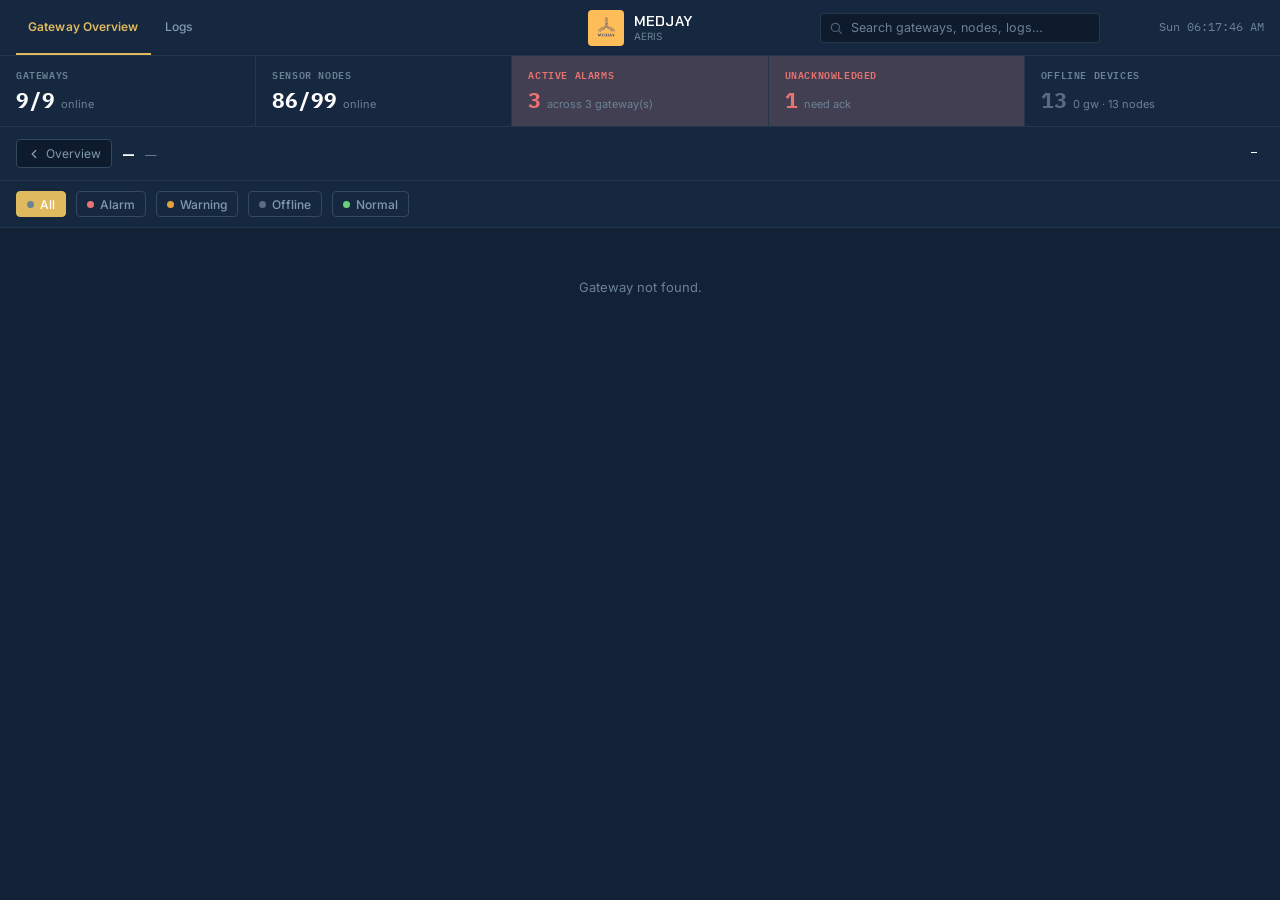
==== gateway-detail.html @ 99c63c52 "Add files via upload" ====
<!DOCTYPE html>
<html lang="en">
<head>
<meta charset="UTF-8">
<meta name="viewport" content="width=device-width, initial-scale=1.0">
<title>Medjay Aeris — Gateway Detail</title>
<link rel="preconnect" href="https://fonts.googleapis.com">
<link rel="preconnect" href="https://fonts.gstatic.com" crossorigin>
<link href="https://fonts.googleapis.com/css2?family=Chakra+Petch:wght@500;600;700&family=IBM+Plex+Mono:wght@400;500;600;700&family=Inter:wght@400;500;600;700&display=swap" rel="stylesheet">
<link rel="stylesheet" href="styles.css">
</head>
<body>

<div id="topbarMount"></div>
<div class="summary-strip" id="summaryStrip"></div>

<div class="page-header">
  <a class="back-btn" href="index.html">&larr; Overview</a>
  <div class="page-title-row">
    <div>
      <div class="page-title editable-wrap">
        <span id="gwTitle">—</span>
        <span class="edit-pencil" id="gwNamePencil" title="Rename gateway"></span>
      </div>
      <div class="page-title-sub editable-wrap">
        <span id="gwLocation">—</span>
        <span class="edit-pencil" id="gwLocPencil" title="Edit location"></span>
        <span id="gwConnStatus" style="margin-left:8px;"></span>
      </div>
    </div>
  </div>
  <span class="health-badge" id="gwBadge">—</span>
</div>

<div class="toolbar">
  <div class="filter-chip active" data-f="all"><span class="dot" style="background:var(--text-tertiary)"></span>All</div>
  <div class="filter-chip" data-f="alarm"><span class="dot"></span>Alarm</div>
  <div class="filter-chip" data-f="warn"><span class="dot"></span>Warning</div>
  <div class="filter-chip" data-f="offline"><span class="dot"></span>Offline</div>
  <div class="filter-chip" data-f="ok"><span class="dot"></span>Normal</div>
  <div class="toolbar-spacer"></div>
  <span class="count-label" id="countLabel"></span>
</div>

<div class="page">
  <div class="node-grid" id="nodeGrid"></div>
</div>

<div class="toast" id="toast"></div>

<script src="shared.js"></script>
<script>
document.getElementById('topbarMount').outerHTML = renderTopbar('overview');
document.querySelector('.back-btn').innerHTML = ICONS.back + ' Overview';

const params = new URLSearchParams(location.search);
const gwId = params.get('gw');
let activeFilter = "all";

function metricRowColored(label, value, unit, thresholds, key){
  let barCls = 'ok';
  if(thresholds){
    const dir = METRIC_DIRECTION[key] || 'high';
    const isRed = dir === 'low' ? value <= thresholds.red : value >= thresholds.red;
    const isAmber = dir === 'low' ? value <= thresholds.amber : value >= thresholds.amber;
    if(isRed) barCls = 'alarm';
    else if(isAmber) barCls = 'warn';
  }
  const maxRef = {temp:60, humidity:100, smoke:100, aqi:250, battery:100}[key] || 100;
  const pct = Math.max(2, Math.min(100, (value/maxRef)*100));
  return `<div class="metric-row">
    <span class="metric-label">${label}</span>
    <div class="metric-bar-track"><div class="metric-bar-fill ${barCls}" style="width:${pct}%"></div></div>
    <span class="metric-value">${value}${unit}</span>
  </div>`;
}

function nodeCardHTML(n){
  const sev = nodeSeverity(n);
  const badgeMap = {alarm:"ALARM", warn:"WARNING", offline:"OFFLINE", ok:"NORMAL"};
  // Metrics are the last values received from the node whether it's
  // currently online or not — offline no longer hides them, it just labels
  // them as last-known instead of pretending there's nothing to show.
  return `
  <div class="node-card state-${sev}" data-id="${n.id}">
    <div class="node-head">
      <div class="node-name">
        <span class="status-dot ${n.online?'online':'offline'}"></span>
        ${n.name}
      </div>
      <span class="health-badge ${sev}">${badgeMap[sev]}</span>
    </div>
    <div class="node-id">${n.id}</div>
    ${!n.online ? `<div class="offline-note">Offline — last data ${fmtMinutes(n.lastUpdated)}</div>` : ''}
    ${metricRowColored('TEMP', n.temp, '°C', n.thresholds.temp, 'temp')}
    ${metricRowColored('HUMID', n.humidity, '%', n.thresholds.humidity, 'humidity')}
    ${metricRowColored('SMOKE', n.smoke, '', n.thresholds.smoke, 'smoke')}
    ${metricRowColored('AQI', n.aqi, '', n.thresholds.aqi, 'aqi')}
    ${metricRowColored('BATT', n.battery, '%', n.thresholds.battery, 'battery')}
    <div class="gw-footer">
      <span class="buzzer-tag ${n.buzzer==='enabled' ? 'enabled':'muted'}">${ICONS.speaker} ${n.buzzer==='enabled'?'Enabled':'Muted'}</span>
      <span>Updated ${fmtMinutes(n.lastUpdated)}</span>
    </div>
  </div>`;
}

function render(){
  const gw = MedjayData.getGateway(gwId);
  document.getElementById('summaryStrip').innerHTML = renderSummaryStripHTML();
  if(!gw){
    document.getElementById('nodeGrid').innerHTML = `<div class="empty-state">Gateway not found.</div>`;
    return;
  }
  const sev = gwSeverity(gw);
  const badgeMap = {alarm:"ALARM", warn:"WARNING", offline:"OFFLINE", ok:"NORMAL"};
  document.getElementById('gwTitle').textContent = gw.name;
  document.getElementById('gwLocation').textContent = gw.location;
  document.getElementById('gwConnStatus').innerHTML = `${gw.wifi?'WiFi up':'WiFi down'} &nbsp;·&nbsp; ${gw.lora?'LoRa up':'LoRa down'} &nbsp;·&nbsp; Updated ${fmtMinutes(gw.lastSeenMinutes)}`;
  document.getElementById('gwNamePencil').innerHTML = ICONS.pencil;
  document.getElementById('gwLocPencil').innerHTML = ICONS.pencil;
  document.getElementById('gwNamePencil').onclick = ()=>{
    if(!requestEditUnlock()) return;
    const newName = window.prompt('Gateway name:', gw.name);
    if(newName && newName.trim()){ MedjayData.renameGateway(gw.id, newName.trim()); showToast('Gateway renamed'); render(); }
  };
  document.getElementById('gwLocPencil').onclick = ()=>{
    if(!requestEditUnlock()) return;
    const newLoc = window.prompt('Gateway location:', gw.location);
    if(newLoc && newLoc.trim()){ MedjayData.setLocation(gw.id, newLoc.trim()); showToast('Location updated'); render(); }
  };
  const badgeEl = document.getElementById('gwBadge');
  badgeEl.textContent = badgeMap[sev];
  badgeEl.className = `health-badge ${sev}`;

  let nodes = gw.nodes;
  if(activeFilter !== "all") nodes = nodes.filter(n => nodeSeverity(n) === activeFilter);

  document.getElementById('nodeGrid').innerHTML = nodes.map(nodeCardHTML).join('') || `<div class="empty-state">No sensor nodes match this filter.</div>`;
  document.getElementById('countLabel').textContent = `${nodes.length} of ${gw.nodes.length} sensor nodes`;

  document.querySelectorAll('.node-card').forEach(card=>{
    card.addEventListener('click', ()=>{
      window.location.href = `sensor-detail.html?node=${encodeURIComponent(card.dataset.id)}`;
    });
  });
}

document.querySelectorAll('.filter-chip').forEach(chip=>{
  chip.addEventListener('click', ()=>{
    document.querySelectorAll('.filter-chip').forEach(c=>c.classList.remove('active'));
    chip.classList.add('active');
    activeFilter = chip.dataset.f;
    render();
  });
});

tickClock(); setInterval(tickClock, 1000);
wireGlobalSearch();
render();
</script>
</body>
</html>
---- styles.css ----
:root{
    /* Palette sampled directly from the Medjay Technologies brand site */
    --bg: #122135;          /* page background — sampled hero/nav background */
    --panel: #16283F;       /* card/topbar surface — one step up from bg for depth */
    --panel-alt: #0E1B2C;   /* recessed surface: search box, offline cards */
    --border: #23364C;      /* hairline borders — derived from sampled panel border #203450 */
    --border-strong: #33495F;
    --text: #FFFFFF;        /* sampled heading white */
    --text-secondary: #819AB2; /* sampled body copy tone */
    --text-tertiary: #6C8194;  /* brand's dim subtitle hue, lightened for legibility at small sizes */

    --blue: #E0BA5E;        /* primary interactive/brand accent — sampled gold from CTAs & headings */
    --blue-dark: #BDA057;   /* sampled muted gold (section labels) */
    --blue-bg: rgba(224,186,94,0.14);

    --green: #68CF7C;       /* sampled "Vision" node color */
    --green-bg: rgba(104,207,124,0.14);
    --green-border: rgba(104,207,124,0.4);

    --amber: #E6A03B;       /* sampled "Operational Doctrines" node color */
    --amber-bg: rgba(230,160,59,0.14);
    --amber-border: rgba(230,160,59,0.4);

    --red: #E9736F;         /* sampled "Operators" node color */
    --red-bg: rgba(233,115,111,0.16);
    --red-border: rgba(233,115,111,0.45);

    --gray: #5A6B80;        /* muted slate, distinct from all status accents */
    --gray-bg: rgba(90,107,128,0.18);
    --gray-border: rgba(90,107,128,0.4);

    --radius: 6px;
    --radius-sm: 4px;
    --font: "Inter", "IBM Plex Sans", -apple-system, BlinkMacSystemFont, "Segoe UI", sans-serif;
    --font-display: "Chakra Petch", "Inter", sans-serif;
    --mono: "IBM Plex Mono", "JetBrains Mono", "SF Mono", Consolas, monospace;
  }

  *{box-sizing:border-box;}
  html,body{margin:0;padding:0;}
  body{
    background:var(--bg);
    color:var(--text);
    font-family:var(--font);
    font-size:13px;
    line-height:1.45;
    -webkit-font-smoothing:antialiased;
  }
  ::selection{background:var(--blue-bg); color:var(--blue-dark);}

  a, button{font-family:inherit;}
  button{cursor:pointer;}

  /* ---------- Top bar ---------- */
  .topbar{
    position:sticky; top:0; z-index:50;
    height:56px;
    background:var(--panel);
    border-bottom:1px solid var(--border);
    display:grid;
    grid-template-columns:1fr auto 1fr;
    align-items:center;
    column-gap:16px;
    padding:0 16px;
  }
  .topbar-left, .topbar-right{
    display:flex; align-items:center; height:100%; min-width:0;
  }
  .topbar-left{justify-self:start; gap:2px;}
  .topbar-right{justify-self:end; gap:14px;}
  .brand{
    display:flex; align-items:center; gap:10px;
    height:100%;
    justify-self:center;
    white-space:nowrap;
  }
  .brand-logo{
    height:36px; width:auto; max-width:150px;
    object-fit:contain; display:block; flex-shrink:0;
    border-radius:4px;
  }
  .brand-text{display:flex; flex-direction:column; line-height:1.2;}
  .brand-text .name{
    font-family:var(--font-display); font-weight:600; font-size:14.5px; color:var(--text);
    letter-spacing:.2px;
  }
  .brand-text .sub{font-size:10px; color:var(--text-tertiary); letter-spacing:.1px;}

  .nav{display:flex; align-items:center; gap:2px; height:100%;}
  .nav-item{
    height:100%;
    display:flex; align-items:center;
    padding:0 12px;
    font-family:var(--font);
    font-size:12px; font-weight:500;
    letter-spacing:0.1px;
    color:var(--text-secondary);
    border-bottom:2px solid transparent;
    white-space:nowrap;
  }
  .nav-item.active{
    color:var(--blue);
    border-bottom-color:var(--blue);
    font-weight:600;
  }
  .nav-item.disabled{color:var(--text-tertiary); opacity:.55; cursor:default;}


  .search-box{
    position:relative;
    display:flex; align-items:center; gap:6px;
    background:var(--panel-alt);
    border:1px solid var(--border);
    border-radius:var(--radius-sm);
    padding:0 8px;
    height:30px;
    width:280px;
  }
  .search-box svg{flex-shrink:0; opacity:.55;}
  .search-box input{
    border:none; outline:none; background:transparent;
    font-size:12.5px; color:var(--text); width:100%;
    font-family:inherit;
  }
  .search-box input::placeholder{color:var(--text-tertiary);}

  /* ---------- Global search results dropdown ---------- */
  .search-results{
    display:none;
    position:fixed; top:60px; right:16px;
    width:360px; max-height:70vh; overflow:auto;
    background:var(--panel); border:1px solid var(--border-strong);
    border-radius:var(--radius); box-shadow:0 10px 28px rgba(0,0,0,0.45);
    z-index:200;
  }
  .search-results.show{display:block;}
  .search-group-label{
    font-family:var(--mono); font-size:10px; text-transform:uppercase; letter-spacing:.5px;
    color:var(--text-tertiary); padding:8px 12px 4px;
  }
  .search-result-item{
    display:flex; align-items:center; gap:8px;
    padding:7px 12px; font-size:12.5px; color:var(--text);
    cursor:pointer; border-bottom:1px solid var(--border);
  }
  .search-result-item:hover{background:var(--panel-alt);}
  .search-result-sub{margin-left:auto; color:var(--text-tertiary); font-size:11px; white-space:nowrap; overflow:hidden; text-overflow:ellipsis; max-width:170px;}
  .search-empty{padding:16px; text-align:center; color:var(--text-tertiary); font-size:12px;}

  .role-switch{
    display:flex; align-items:center; gap:8px;
    font-size:12px; color:var(--text-secondary);
  }
  .role-select{
    height:28px;
    border:1px solid var(--border-strong);
    background:var(--panel);
    border-radius:var(--radius-sm);
    font-size:12px; color:var(--text);
    padding:0 6px;
    font-family:inherit;
  }
  .clock{font-family:var(--mono); font-size:11.5px; color:var(--text-tertiary); min-width:150px; text-align:right;}

  /* ---------- Summary strip ---------- */
  .summary-strip{
    display:grid;
    grid-template-columns:repeat(5, minmax(0,1fr));
    gap:1px;
    background:var(--border);
    border-bottom:1px solid var(--border);
  }
  .stat{
    background:var(--panel);
    padding:11px 16px;
    display:flex; flex-direction:column; gap:3px;
  }
  .stat .label{
    font-family:var(--mono);
    font-size:10px; text-transform:uppercase; letter-spacing:.6px;
    color:var(--text-tertiary); font-weight:600;
  }
  .stat .value-row{display:flex; align-items:baseline; gap:6px;}
  .stat .value{font-size:21px; font-weight:700; color:var(--text); font-family:var(--mono);}
  .stat .value.alarm-val{color:var(--red);}
  .stat .value.warn-val{color:var(--amber);}
  .stat .value.offline-val{color:var(--gray);}
  .stat .sub{font-size:11px; color:var(--text-tertiary);}
  .stat.is-alarm{background:var(--red-bg);}
  .stat.is-alarm .label{color:var(--red);}

  /* ---------- Toolbar ---------- */
  .toolbar{
    display:flex; align-items:center; gap:10px;
    padding:10px 16px;
    background:var(--panel);
    border-bottom:1px solid var(--border);
  }
  .filter-chip{
    display:flex; align-items:center; gap:6px;
    height:26px; padding:0 10px;
    border-radius:var(--radius-sm);
    border:1px solid var(--border-strong);
    background:var(--panel);
    font-size:12px; font-weight:500; color:var(--text-secondary);
  }
  .filter-chip .dot{width:7px;height:7px;border-radius:50%;}
  .filter-chip.active{
    background:var(--blue); border-color:var(--blue); color:#fff;
  }
  .filter-chip.active .dot{background:#fff;}
  .filter-chip[data-f="alarm"] .dot{background:var(--red);}
  .filter-chip[data-f="warn"] .dot{background:var(--amber);}
  .filter-chip[data-f="offline"] .dot{background:var(--gray);}
  .filter-chip[data-f="ok"] .dot{background:var(--green);}
  .toolbar-spacer{flex:1;}
  .sort-select{
    height:28px; border:1px solid var(--border-strong); background:var(--panel);
    border-radius:var(--radius-sm); font-size:12px; color:var(--text); padding:0 6px;
    font-family:inherit;
  }
  .count-label{font-size:12px; color:var(--text-tertiary);}

  /* ---------- Grid ---------- */
  .page{max-width:1560px; margin:0 auto; padding-bottom:40px;}
  .gw-grid{
    display:grid;
    grid-template-columns:repeat(auto-fit, minmax(270px, 1fr));
    gap:8px;
    padding:10px 12px;
  }

  /* ---------- Gateway card ---------- */
  .gw-card{
    background:var(--panel);
    border:1px solid var(--border);
    border-left:3px solid var(--border-strong);
    border-radius:var(--radius);
    padding:10px 12px;
    display:flex; flex-direction:column; gap:7px;
    transition:border-color .12s ease, box-shadow .12s ease;
  }
  .gw-card:hover{
    border-color:var(--border-strong);
    box-shadow:0 1px 3px rgba(0,0,0,0.2);
    cursor:pointer;
  }
  .gw-card.state-alarm{border-left-color:var(--red);}
  .gw-card.state-warn{border-left-color:var(--amber);}
  .gw-card.state-offline{border-left-color:var(--gray); background:var(--panel-alt);}
  .gw-card.state-ok{border-left-color:var(--green);}

  .gw-head{display:flex; align-items:flex-start; justify-content:space-between; gap:8px;}
  .gw-title-block{display:flex; flex-direction:column; gap:3px; min-width:0;}
  .gw-name-row{display:flex; align-items:center; gap:6px;}
  .status-dot{width:8px; height:8px; border-radius:50%; flex-shrink:0;}
  .status-dot.online{background:var(--green); box-shadow:0 0 0 2px var(--green-bg);}
  .status-dot.offline{background:var(--gray); box-shadow:0 0 0 2px var(--gray-bg);}
  .gw-name{font-family:var(--font-display); font-size:14px; font-weight:600; color:var(--text); white-space:nowrap; overflow:hidden; text-overflow:ellipsis;}
  .edit-icon{opacity:.4; flex-shrink:0;}
  .edit-icon:hover{opacity:.9;}
  .gw-location{display:flex; align-items:center; gap:4px; font-size:11.5px; color:var(--text-tertiary);}

  .health-badge{
    flex-shrink:0;
    font-family:var(--mono);
    font-size:10px; font-weight:700; letter-spacing:.5px;
    padding:3px 7px; border-radius:var(--radius-sm);
    text-transform:uppercase;
    white-space:nowrap;
  }
  .health-badge.ok{background:var(--green-bg); color:var(--green); border:1px solid var(--green-border);}
  .health-badge.warn{background:var(--amber-bg); color:var(--amber); border:1px solid var(--amber-border);}
  .health-badge.alarm{background:var(--red-bg); color:var(--red); border:1px solid var(--red-border);}
  .health-badge.offline{background:var(--gray-bg); color:var(--gray); border:1px solid var(--gray-border);}

  .divider{height:1px; background:var(--border);}

  .conn-row{display:flex; gap:8px;}
  .conn-item{
    flex:1;
    display:flex; align-items:center; gap:5px;
    font-size:11.5px; color:var(--text-secondary);
    background:var(--panel-alt);
    border:1px solid var(--border);
    border-radius:var(--radius-sm);
    padding:4px 7px;
  }
  .conn-item .cdot{width:6px; height:6px; border-radius:50%; flex-shrink:0;}
  .conn-item.up .cdot{background:var(--green);}
  .conn-item.down .cdot{background:var(--red);}
  .conn-item.down{color:var(--red);}

  .nodes-row{display:flex; flex-direction:column; gap:4px;}
  .nodes-row .row-label{
    display:flex; justify-content:space-between; align-items:baseline;
    font-size:11.5px; color:var(--text-secondary);
  }
  .nodes-row .row-label b{color:var(--text); font-family:var(--mono); font-weight:600;}
  .seg-bar{height:6px; border-radius:3px; overflow:hidden; display:flex; background:var(--gray-bg); width:100%;}
  .seg-bar .seg-online{background:var(--green);}
  .seg-bar .seg-offline{background:var(--gray-border);}

  .threshold-row{display:flex; align-items:center; gap:12px; font-size:11.5px; color:var(--text-secondary);}
  .threshold-row .t-item{display:flex; align-items:center; gap:4px;}
  .threshold-row .tdot{width:7px; height:7px; border-radius:50%;}
  .threshold-row .tdot.g{background:var(--green);}
  .threshold-row .tdot.a{background:var(--amber);}
  .threshold-row .tdot.r{background:var(--red);}
  .threshold-row .tdot.o{background:var(--gray);}

  .alarm-banner{
    display:flex; align-items:center; gap:6px;
    font-size:12px; font-weight:600;
    padding:6px 8px; border-radius:var(--radius-sm);
  }
  .alarm-banner.active{background:var(--red-bg); color:var(--red); border:1px solid var(--red-border);}
  .alarm-banner.clear{background:var(--green-bg); color:var(--green); border:1px solid var(--green-border); font-weight:500;}
  .alarm-banner .ack-tag{
    margin-left:auto; font-size:10px; font-weight:700; text-transform:uppercase;
    padding:1px 6px; border-radius:var(--radius-sm); letter-spacing:.3px;
  }
  .alarm-banner .ack-tag.unack{background:var(--red); color:#fff;}
  .alarm-banner .ack-tag.acked{background:rgba(233,115,111,0.16); color:var(--red);}

  .gw-footer{
    display:flex; justify-content:space-between; align-items:center;
    font-size:10.5px; color:var(--text-tertiary);
    padding-top:2px;
  }
  .buzzer-tag{display:flex; align-items:center; gap:4px;}
  .buzzer-tag.muted{color:var(--text-tertiary);}
  .buzzer-tag.enabled{color:var(--blue);}

  .offline-note{
    font-size:11.5px; color:var(--gray); background:var(--gray-bg);
    border:1px solid var(--gray-border); border-radius:var(--radius-sm);
    padding:5px 8px; font-weight:500;
  }

  /* toast */
  .toast{
    position:fixed; bottom:18px; right:18px;
    background:var(--panel); color:var(--text);
    border:1px solid var(--border-strong);
    padding:9px 14px; border-radius:var(--radius-sm);
    font-size:12.5px; box-shadow:0 4px 16px rgba(0,0,0,0.45);
    opacity:0; transform:translateY(6px);
    transition:opacity .18s ease, transform .18s ease;
    pointer-events:none;
    z-index:100;
  }
  .toast.show{opacity:1; transform:translateY(0);}

  svg{display:block;}

  @media (max-width: 1024px){
    .topbar{
      display:flex;
      flex-direction:column;
      height:auto;
      padding:10px 12px 8px;
      row-gap:8px;
    }
    .brand{ order:1; width:100%; justify-content:center; }
    .topbar-left{ order:2; width:100%; }
    .nav{ width:100%; justify-content:center; gap:4px; }
    .nav-item{ flex:1; justify-content:center; padding:0 4px; }
    .topbar-right{ order:3; width:100%; justify-content:space-between; gap:8px; }
    .search-box{ flex:1; width:auto; min-width:0; }
    .role-switch span{ display:none; }
  }

  @media (max-width: 720px){
    .summary-strip{grid-template-columns:repeat(2,1fr);}
    .search-box{width:160px;}
    .nav-item{padding:0 8px; font-size:11.5px;}
    .clock{display:none;}
  }

  /* ---------- Nav links (anchor-based) ---------- */
  .nav-item{ text-decoration:none; cursor:pointer; }
  .nav-item.disabled{ pointer-events:none; }

  /* ---------- Breadcrumb / page header ---------- */
  .page-header{
    display:flex; align-items:center; gap:10px;
    padding:12px 16px; background:var(--panel); border-bottom:1px solid var(--border);
  }
  .back-btn{
    display:flex; align-items:center; gap:5px;
    background:var(--panel-alt); border:1px solid var(--border-strong);
    color:var(--text-secondary); border-radius:var(--radius-sm);
    padding:5px 10px; font-size:12px; text-decoration:none;
  }
  .back-btn:hover{ color:var(--text); border-color:var(--blue); }
  .breadcrumb{font-size:12px; color:var(--text-tertiary);}
  .breadcrumb b{color:var(--text); font-weight:600;}
  .page-title-row{display:flex; align-items:center; gap:10px; flex:1;}
  .page-title{font-family:var(--font-display); font-size:16px; font-weight:700; color:var(--text); letter-spacing:.3px;}
  .page-title-sub{font-size:11.5px; color:var(--text-tertiary);}

  /* ---------- Node grid (gateway detail) ---------- */
  .node-grid{
    display:grid; grid-template-columns:repeat(auto-fit, minmax(260px,1fr));
    gap:8px; padding:10px 12px;
  }
  .node-card{
    background:var(--panel); border:1px solid var(--border); border-left:3px solid var(--border-strong);
    border-radius:var(--radius); padding:9px 11px; display:flex; flex-direction:column; gap:6px;
    cursor:pointer; transition:border-color .12s ease, box-shadow .12s ease;
  }
  .node-card:hover{ border-color:var(--border-strong); box-shadow:0 1px 3px rgba(0,0,0,0.2); }
  .node-card.state-alarm{border-left-color:var(--red);}
  .node-card.state-warn{border-left-color:var(--amber);}
  .node-card.state-offline{border-left-color:var(--gray); background:var(--panel-alt); opacity:.85;}
  .node-card.state-ok{border-left-color:var(--green);}
  .node-head{display:flex; align-items:center; justify-content:space-between; gap:6px;}
  .node-name{display:flex; align-items:center; gap:6px; font-family:var(--font-display); font-size:13px; font-weight:600;}
  .node-id{font-family:var(--mono); font-size:10.5px; color:var(--text-tertiary);}

  /* ---------- Metric progress bars ---------- */
  .metric-row{display:flex; align-items:center; gap:8px; font-size:11px;}
  .metric-label{width:56px; flex-shrink:0; color:var(--text-tertiary); font-family:var(--mono); text-transform:uppercase; font-size:10px; letter-spacing:.3px;}
  .metric-bar-track{flex:1; height:6px; border-radius:3px; background:var(--panel-alt); border:1px solid var(--border); overflow:hidden;}
  .metric-bar-fill{height:100%; border-radius:3px;}
  .metric-bar-fill.ok{background:var(--green);}
  .metric-bar-fill.warn{background:var(--amber);}
  .metric-bar-fill.alarm{background:var(--red);}
  .metric-value{width:52px; flex-shrink:0; text-align:right; font-family:var(--mono); font-weight:600; font-size:11px;}

  /* larger version for sensor detail */
  .metric-row.lg{gap:12px; font-size:13px;}
  .metric-row.lg .metric-label{width:90px; font-size:11px;}
  .metric-row.lg .metric-bar-track{height:9px;}
  .metric-row.lg .metric-value{width:64px; font-size:13px;}

  /* ---------- Tabs ---------- */
  .tabs{display:flex; gap:2px; padding:0 16px; background:var(--panel); border-bottom:1px solid var(--border);}
  .tab{padding:9px 14px; font-size:12px; font-weight:500; color:var(--text-secondary); border-bottom:2px solid transparent; cursor:pointer;}
  .tab.active{color:var(--blue); border-bottom-color:var(--blue); font-weight:600;}

  /* ---------- Detail layout ---------- */
  .detail-grid{display:grid; grid-template-columns:1.1fr 1fr; gap:14px; padding:14px 16px; max-width:1400px; margin:0 auto;}
  @media (max-width:1024px){ .detail-grid{grid-template-columns:1fr;} }
  .panel{background:var(--panel); border:1px solid var(--border); border-radius:var(--radius); padding:14px;}
  .panel-title{font-family:var(--font-display); font-size:12.5px; font-weight:700; text-transform:uppercase; letter-spacing:.5px; color:var(--text-secondary); margin-bottom:10px; display:flex; align-items:center; justify-content:space-between;}

  /* ---------- Forms ---------- */
  .form-row{display:flex; align-items:center; justify-content:space-between; gap:10px; padding:7px 0; border-bottom:1px solid var(--border);}
  .form-row:last-child{border-bottom:none;}
  .form-label{font-size:12px; color:var(--text-secondary);}
  .form-input{
    background:var(--panel-alt); border:1px solid var(--border-strong); border-radius:var(--radius-sm);
    color:var(--text); font-size:12px; padding:5px 8px; width:110px; font-family:inherit; text-align:right;
  }
  .form-input.wide{width:180px; text-align:left;}
  .btn{
    background:var(--panel-alt); border:1px solid var(--border-strong); border-radius:var(--radius-sm);
    color:var(--text); font-size:12px; padding:6px 12px; cursor:pointer; font-family:inherit;
  }
  .btn:hover{ border-color:var(--blue); color:var(--blue); }
  .btn.primary{ background:var(--blue); border-color:var(--blue); color:#1a1406; font-weight:600; }
  .btn.primary:hover{ opacity:.9; color:#1a1406; }
  .btn.danger:hover{ border-color:var(--red); color:var(--red); }
  .btn-row{display:flex; gap:8px; margin-top:10px;}
  .btn:disabled{ opacity:.4; cursor:not-allowed; }

  /* ---------- Toggle switch ---------- */
  .toggle{ position:relative; width:36px; height:20px; flex-shrink:0; }
  .toggle input{ display:none; }
  .toggle .track{ position:absolute; inset:0; background:var(--gray-border); border-radius:999px; transition:background .15s; }
  .toggle .thumb{ position:absolute; top:2px; left:2px; width:16px; height:16px; border-radius:50%; background:#fff; transition:left .15s; }
  .toggle input:checked + .track{ background:var(--blue); }
  .toggle input:checked + .track .thumb{ left:18px; }
  .toggle-label{ display:flex; align-items:center; gap:8px; font-size:12px; color:var(--text-secondary); }

  /* ---------- Log table ---------- */
  .log-toolbar{ display:flex; align-items:center; gap:10px; padding:10px 16px; background:var(--panel); border-bottom:1px solid var(--border); flex-wrap:wrap; }
  .log-table{ width:100%; border-collapse:collapse; font-size:12px; }
  .log-table th{ text-align:left; font-family:var(--mono); font-size:10px; text-transform:uppercase; letter-spacing:.5px; color:var(--text-tertiary); padding:8px 12px; border-bottom:1px solid var(--border-strong); background:var(--panel); position:sticky; top:0; }
  .log-table td{ padding:8px 12px; border-bottom:1px solid var(--border); color:var(--text-secondary); }
  .log-table tr:hover td{ background:var(--panel-alt); }
  .event-tag{ font-size:10.5px; font-weight:600; padding:2px 7px; border-radius:var(--radius-sm); white-space:nowrap; }
  .event-tag.alarm{ background:var(--red-bg); color:var(--red); border:1px solid var(--red-border); }
  .event-tag.offline{ background:var(--gray-bg); color:var(--gray); border:1px solid var(--gray-border); }
  .event-tag.warn{ background:var(--amber-bg); color:var(--amber); border:1px solid var(--amber-border); }
  .event-tag.ok{ background:var(--green-bg); color:var(--green); border:1px solid var(--green-border); }
  .event-tag.neutral{ background:var(--gray-bg); color:var(--text-secondary); border:1px solid var(--border-strong); }
  .log-select, .log-input{
    height:28px; border:1px solid var(--border-strong); background:var(--panel);
    border-radius:var(--radius-sm); font-size:12px; color:var(--text); padding:0 8px; font-family:inherit;
  }
  .log-input{ width:220px; }
  .table-wrap{ max-height:calc(100vh - 220px); overflow:auto; }

  /* ---------- Admin sections ---------- */
  .admin-nav{ display:flex; flex-direction:column; gap:2px; }
  .admin-nav-item{ padding:9px 12px; font-size:12.5px; color:var(--text-secondary); border-radius:var(--radius-sm); cursor:pointer; border:1px solid transparent; }
  .admin-nav-item.active{ background:var(--blue-bg); color:var(--blue); border-color:var(--blue-border, var(--border-strong)); font-weight:600; }
  .admin-nav-item:hover:not(.active){ background:var(--panel-alt); }
  .admin-layout{ display:grid; grid-template-columns:200px 1fr; gap:14px; padding:14px 16px; max-width:1400px; margin:0 auto; }
  @media (max-width:900px){ .admin-layout{grid-template-columns:1fr;} }
  .admin-section{ display:none; }
  .admin-section.active{ display:block; }
  .admin-table{ width:100%; border-collapse:collapse; font-size:12.5px; }
  .admin-table th{ text-align:left; font-size:10px; text-transform:uppercase; letter-spacing:.5px; color:var(--text-tertiary); font-family:var(--mono); padding:8px 10px; border-bottom:1px solid var(--border-strong); }
  .admin-table td{ padding:7px 10px; border-bottom:1px solid var(--border); color:var(--text-secondary); vertical-align:middle; }
  .admin-table input.form-input{ width:90px; }
  .readonly-banner{ background:var(--amber-bg); border:1px solid var(--amber-border); color:var(--amber); border-radius:var(--radius-sm); padding:8px 12px; font-size:12px; margin:12px 16px 0; display:flex; align-items:center; gap:8px; }
  .empty-state{ padding:40px; text-align:center; color:var(--text-tertiary); font-size:13px; }

  /* ---------- Hover-to-reveal edit pencil (password gated) ---------- */
  .editable-wrap{ display:inline-flex; align-items:center; gap:6px; }
  .edit-pencil{
    opacity:0; flex-shrink:0; color:var(--text-tertiary); cursor:pointer;
    transition:opacity .12s ease, color .12s ease;
  }
  .editable-wrap:hover .edit-pencil, .editable-wrap:focus-within .edit-pencil{ opacity:1; }
  .edit-pencil:hover{ color:var(--blue); }
  .metric-row .editable-wrap{ margin-left:auto; }
  .config-row{
    display:flex; align-items:center; justify-content:space-between; gap:10px;
    padding:8px 0; border-bottom:1px solid var(--border); font-size:12px; color:var(--text-secondary);
  }
  .config-row:last-child{ border-bottom:none; }
  .config-value{ display:flex; align-items:center; gap:8px; color:var(--text); font-family:var(--mono); font-weight:600; }
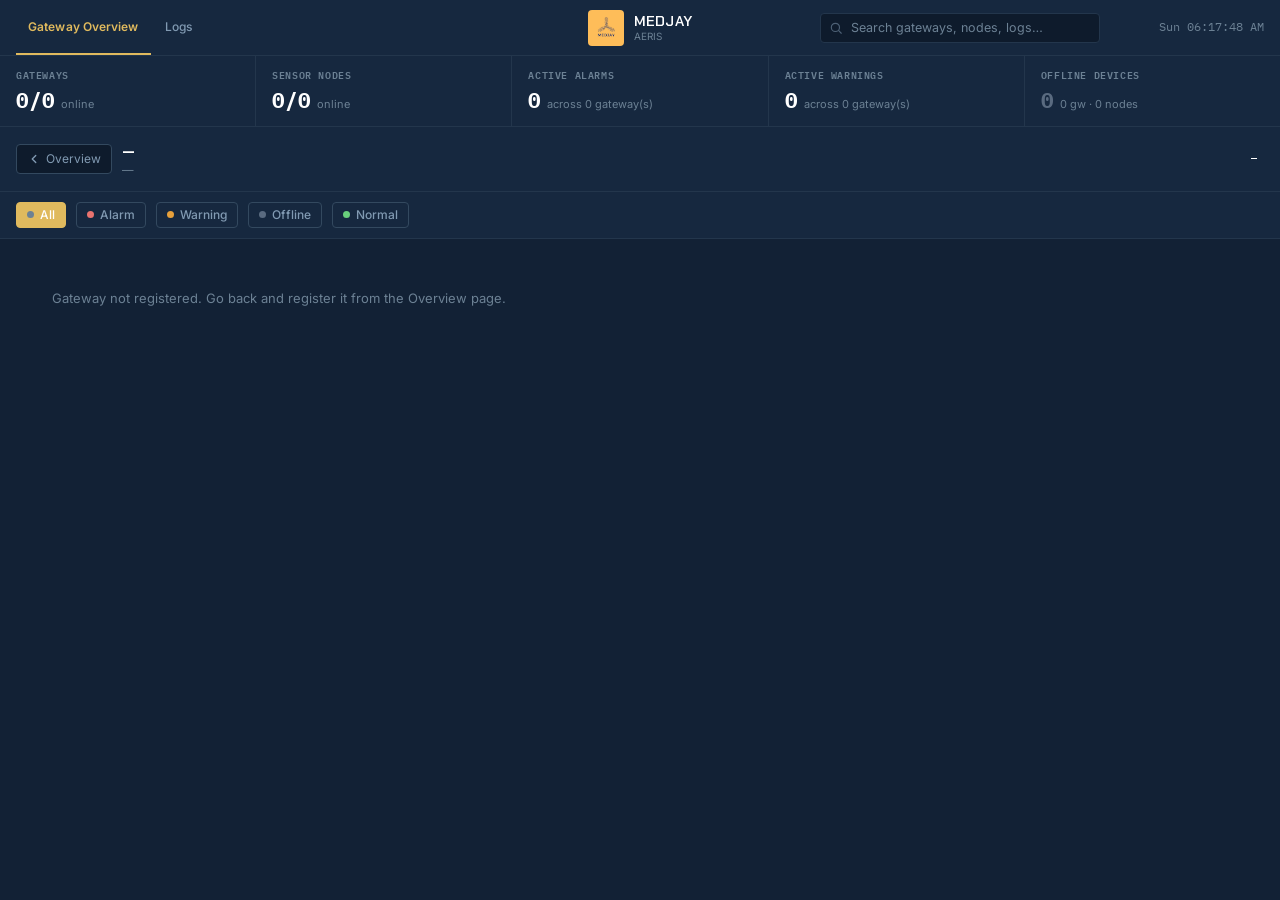
==== commit 6a648b6a: "Add files via upload" ====
--- a/gateway-detail.html
+++ b/gateway-detail.html
@@ -18,15 +18,8 @@
   <a class="back-btn" href="index.html">&larr; Overview</a>
   <div class="page-title-row">
     <div>
-      <div class="page-title editable-wrap">
-        <span id="gwTitle">—</span>
-        <span class="edit-pencil" id="gwNamePencil" title="Rename gateway"></span>
-      </div>
-      <div class="page-title-sub editable-wrap">
-        <span id="gwLocation">—</span>
-        <span class="edit-pencil" id="gwLocPencil" title="Edit location"></span>
-        <span id="gwConnStatus" style="margin-left:8px;"></span>
-      </div>
+      <div class="page-title" id="gwTitle">—</div>
+      <div class="page-title-sub" id="gwLocation">—</div>
     </div>
   </div>
   <span class="health-badge" id="gwBadge">—</span>
@@ -40,6 +33,7 @@
   <div class="filter-chip" data-f="ok"><span class="dot"></span>Normal</div>
   <div class="toolbar-spacer"></div>
   <span class="count-label" id="countLabel"></span>
+  <span class="count-label" id="queueLabel"></span>
 </div>
 
 <div class="page">
@@ -55,19 +49,11 @@
 
 const params = new URLSearchParams(location.search);
 const gwId = params.get('gw');
+const gw = GatewayRegistry.get(gwId);
 let activeFilter = "all";
 
-function metricRowColored(label, value, unit, thresholds, key){
-  let barCls = 'ok';
-  if(thresholds){
-    const dir = METRIC_DIRECTION[key] || 'high';
-    const isRed = dir === 'low' ? value <= thresholds.red : value >= thresholds.red;
-    const isAmber = dir === 'low' ? value <= thresholds.amber : value >= thresholds.amber;
-    if(isRed) barCls = 'alarm';
-    else if(isAmber) barCls = 'warn';
-  }
-  const maxRef = {temp:60, humidity:100, smoke:100, aqi:250, battery:100}[key] || 100;
-  const pct = Math.max(2, Math.min(100, (value/maxRef)*100));
+function metricRow(label, value, unit, barCls, maxRef){
+  const pct = Math.max(2, Math.min(100, (Math.abs(value)/maxRef)*100));
   return `<div class="metric-row">
     <span class="metric-label">${label}</span>
     <div class="metric-bar-track"><div class="metric-bar-fill ${barCls}" style="width:${pct}%"></div></div>
@@ -75,72 +61,74 @@
   </div>`;
 }
 
+// Bar color for the 3 device-alarmable metrics comes from the device's own
+// flags bit for that metric (authoritative). Battery has no device
+// "warning" tier, only a hard low-battery bit, so we show that directly too.
+// Local thresholds (amber-only, client-side) are NOT used here to avoid a
+// bar disagreeing with the badge — see LocalThresholds doc note in shared.js.
+function barClsFor(metric, node){
+  const f = decodeFlags(node.flags);
+  if(metric==='temp')     return f.temp ? 'alarm' : 'ok';
+  if(metric==='humidity') return f.humidity ? 'alarm' : 'ok';
+  if(metric==='smoke')    return f.smoke ? 'alarm' : 'ok';
+  if(metric==='battery')  return f.batteryLow ? 'warn' : 'ok';
+  return 'ok';
+}
+
 function nodeCardHTML(n){
   const sev = nodeSeverity(n);
   const badgeMap = {alarm:"ALARM", warn:"WARNING", offline:"OFFLINE", ok:"NORMAL"};
-  // Metrics are the last values received from the node whether it's
-  // currently online or not — offline no longer hides them, it just labels
-  // them as last-known instead of pretending there's nothing to show.
+  const buzzerCmd = LocalBuzzer.get(gwId, n.id);
   return `
   <div class="node-card state-${sev}" data-id="${n.id}">
     <div class="node-head">
       <div class="node-name">
         <span class="status-dot ${n.online?'online':'offline'}"></span>
-        ${n.name}
+        Node ${n.id}
       </div>
       <span class="health-badge ${sev}">${badgeMap[sev]}</span>
     </div>
-    <div class="node-id">${n.id}</div>
-    ${!n.online ? `<div class="offline-note">Offline — last data ${fmtMinutes(n.lastUpdated)}</div>` : ''}
-    ${metricRowColored('TEMP', n.temp, '°C', n.thresholds.temp, 'temp')}
-    ${metricRowColored('HUMID', n.humidity, '%', n.thresholds.humidity, 'humidity')}
-    ${metricRowColored('SMOKE', n.smoke, '', n.thresholds.smoke, 'smoke')}
-    ${metricRowColored('AQI', n.aqi, '', n.thresholds.aqi, 'aqi')}
-    ${metricRowColored('BATT', n.battery, '%', n.thresholds.battery, 'battery')}
+    <div class="node-id">RSSI ${n.rssi ?? '—'} dBm · SNR ${n.snr ?? '—'} dB</div>
+    ${!n.online ? `<div class="offline-note">Offline — last seen ${fmtAgo(n.last_seen)}</div>` : ''}
+    ${metricRow('TEMP', n.temperature, '°C', barClsFor('temp', n), 60)}
+    ${metricRow('HUMID', n.humidity, '%', barClsFor('humidity', n), 100)}
+    ${metricRow('SMOKE', n.smoke, '', barClsFor('smoke', n), 300)}
+    ${metricRow('BATT', n.battery, '%', barClsFor('battery', n), 100)}
     <div class="gw-footer">
-      <span class="buzzer-tag ${n.buzzer==='enabled' ? 'enabled':'muted'}">${ICONS.speaker} ${n.buzzer==='enabled'?'Enabled':'Muted'}</span>
-      <span>Updated ${fmtMinutes(n.lastUpdated)}</span>
+      <span class="buzzer-tag ${buzzerCmd===true ? 'enabled':'muted'}">${ICONS.speaker} ${buzzerCmd===null ? 'Unknown' : (buzzerCmd ? 'Enabled':'Muted')}${buzzerCmd!==null?' (last cmd)':''}</span>
+      <span>Updated ${fmtAgo(n.last_seen)}</span>
     </div>
   </div>`;
 }
 
-function render(){
-  const gw = MedjayData.getGateway(gwId);
+async function render(){
   document.getElementById('summaryStrip').innerHTML = renderSummaryStripHTML();
   if(!gw){
-    document.getElementById('nodeGrid').innerHTML = `<div class="empty-state">Gateway not found.</div>`;
+    document.getElementById('nodeGrid').innerHTML = `<div class="empty-state">Gateway not registered. Go back and register it from the Overview page.</div>`;
     return;
   }
-  const sev = gwSeverity(gw);
+  ensurePolling(gw);
+  const entry = LiveStore.get(gw.id);
+  const sev = gwSeverity(gw.id);
   const badgeMap = {alarm:"ALARM", warn:"WARNING", offline:"OFFLINE", ok:"NORMAL"};
   document.getElementById('gwTitle').textContent = gw.name;
-  document.getElementById('gwLocation').textContent = gw.location;
-  document.getElementById('gwConnStatus').innerHTML = `${gw.wifi?'WiFi up':'WiFi down'} &nbsp;·&nbsp; ${gw.lora?'LoRa up':'LoRa down'} &nbsp;·&nbsp; Updated ${fmtMinutes(gw.lastSeenMinutes)}`;
-  document.getElementById('gwNamePencil').innerHTML = ICONS.pencil;
-  document.getElementById('gwLocPencil').innerHTML = ICONS.pencil;
-  document.getElementById('gwNamePencil').onclick = ()=>{
-    if(!requestEditUnlock()) return;
-    const newName = window.prompt('Gateway name:', gw.name);
-    if(newName && newName.trim()){ MedjayData.renameGateway(gw.id, newName.trim()); showToast('Gateway renamed'); render(); }
-  };
-  document.getElementById('gwLocPencil').onclick = ()=>{
-    if(!requestEditUnlock()) return;
-    const newLoc = window.prompt('Gateway location:', gw.location);
-    if(newLoc && newLoc.trim()){ MedjayData.setLocation(gw.id, newLoc.trim()); showToast('Location updated'); render(); }
-  };
+  document.getElementById('gwLocation').textContent = `${gw.location} · ${gw.baseUrl}`;
   const badgeEl = document.getElementById('gwBadge');
   badgeEl.textContent = badgeMap[sev];
   badgeEl.className = `health-badge ${sev}`;
 
-  let nodes = gw.nodes;
+  let nodes = entry.nodes || [];
   if(activeFilter !== "all") nodes = nodes.filter(n => nodeSeverity(n) === activeFilter);
 
-  document.getElementById('nodeGrid').innerHTML = nodes.map(nodeCardHTML).join('') || `<div class="empty-state">No sensor nodes match this filter.</div>`;
-  document.getElementById('countLabel').textContent = `${nodes.length} of ${gw.nodes.length} sensor nodes`;
+  document.getElementById('nodeGrid').innerHTML = nodes.map(nodeCardHTML).join('') || `<div class="empty-state">${entry.lastError ? 'Gateway unreachable — ' + entry.lastError : 'No sensor nodes match this filter.'}</div>`;
+  document.getElementById('countLabel').textContent = `${nodes.length} of ${(entry.nodes||[]).length} sensor nodes`;
+
+  const q = await fetchQueue(gw);
+  document.getElementById('queueLabel').textContent = q.ok ? `${q.data.pending||0} command(s) queued` : '';
 
   document.querySelectorAll('.node-card').forEach(card=>{
     card.addEventListener('click', ()=>{
-      window.location.href = `sensor-detail.html?node=${encodeURIComponent(card.dataset.id)}`;
+      window.location.href = `sensor-detail.html?gw=${encodeURIComponent(gwId)}&node=${encodeURIComponent(card.dataset.id)}`;
     });
   });
 }
@@ -157,6 +145,7 @@
 tickClock(); setInterval(tickClock, 1000);
 wireGlobalSearch();
 render();
+setInterval(render, 5000);
 </script>
 </body>
 </html>
--- a/styles.css
+++ b/styles.css
@@ -164,30 +164,36 @@
 
   /* ---------- Summary strip ---------- */
   .summary-strip{
-    display:grid;
-    grid-template-columns:repeat(5, minmax(0,1fr));
+    display:flex;
+    flex-wrap:nowrap;
     gap:1px;
     background:var(--border);
     border-bottom:1px solid var(--border);
+    overflow-x:auto; /* last resort on extremely narrow viewports — never wraps to a new row */
   }
   .stat{
     background:var(--panel);
     padding:11px 16px;
     display:flex; flex-direction:column; gap:3px;
+    flex:1 1 0;
+    min-width:0; /* allows flex children to shrink below content size instead of wrapping */
   }
   .stat .label{
     font-family:var(--mono);
     font-size:10px; text-transform:uppercase; letter-spacing:.6px;
     color:var(--text-tertiary); font-weight:600;
-  }
-  .stat .value-row{display:flex; align-items:baseline; gap:6px;}
-  .stat .value{font-size:21px; font-weight:700; color:var(--text); font-family:var(--mono);}
+    white-space:nowrap; overflow:hidden; text-overflow:ellipsis;
+  }
+  .stat .value-row{display:flex; align-items:baseline; gap:6px; min-width:0;}
+  .stat .value{font-size:21px; font-weight:700; color:var(--text); font-family:var(--mono); white-space:nowrap;}
   .stat .value.alarm-val{color:var(--red);}
   .stat .value.warn-val{color:var(--amber);}
   .stat .value.offline-val{color:var(--gray);}
-  .stat .sub{font-size:11px; color:var(--text-tertiary);}
+  .stat .sub{font-size:11px; color:var(--text-tertiary); white-space:nowrap; overflow:hidden; text-overflow:ellipsis;}
   .stat.is-alarm{background:var(--red-bg);}
   .stat.is-alarm .label{color:var(--red);}
+  .stat.is-warn{background:var(--amber-bg);}
+  .stat.is-warn .label{color:var(--amber);}
 
   /* ---------- Toolbar ---------- */
   .toolbar{
@@ -224,8 +230,8 @@
   /* ---------- Grid ---------- */
   .page{max-width:1560px; margin:0 auto; padding-bottom:40px;}
   .gw-grid{
-    display:grid;
-    grid-template-columns:repeat(auto-fit, minmax(270px, 1fr));
+    display:flex;
+    flex-wrap:wrap;
     gap:8px;
     padding:10px 12px;
   }
@@ -238,6 +244,7 @@
     border-radius:var(--radius);
     padding:10px 12px;
     display:flex; flex-direction:column; gap:7px;
+    flex:1 1 270px; /* grows to fill leftover row width — including a partial last row — instead of leaving empty gaps */
     transition:border-color .12s ease, box-shadow .12s ease;
   }
   .gw-card:hover{
@@ -372,7 +379,6 @@
   }
 
   @media (max-width: 720px){
-    .summary-strip{grid-template-columns:repeat(2,1fr);}
     .search-box{width:160px;}
     .nav-item{padding:0 8px; font-size:11.5px;}
     .clock{display:none;}
@@ -402,12 +408,13 @@
 
   /* ---------- Node grid (gateway detail) ---------- */
   .node-grid{
-    display:grid; grid-template-columns:repeat(auto-fit, minmax(260px,1fr));
+    display:flex; flex-wrap:wrap;
     gap:8px; padding:10px 12px;
   }
   .node-card{
     background:var(--panel); border:1px solid var(--border); border-left:3px solid var(--border-strong);
     border-radius:var(--radius); padding:9px 11px; display:flex; flex-direction:column; gap:6px;
+    flex:1 1 260px; /* grows to fill leftover row width, including a partial last row */
     cursor:pointer; transition:border-color .12s ease, box-shadow .12s ease;
   }
   .node-card:hover{ border-color:var(--border-strong); box-shadow:0 1px 3px rgba(0,0,0,0.2); }
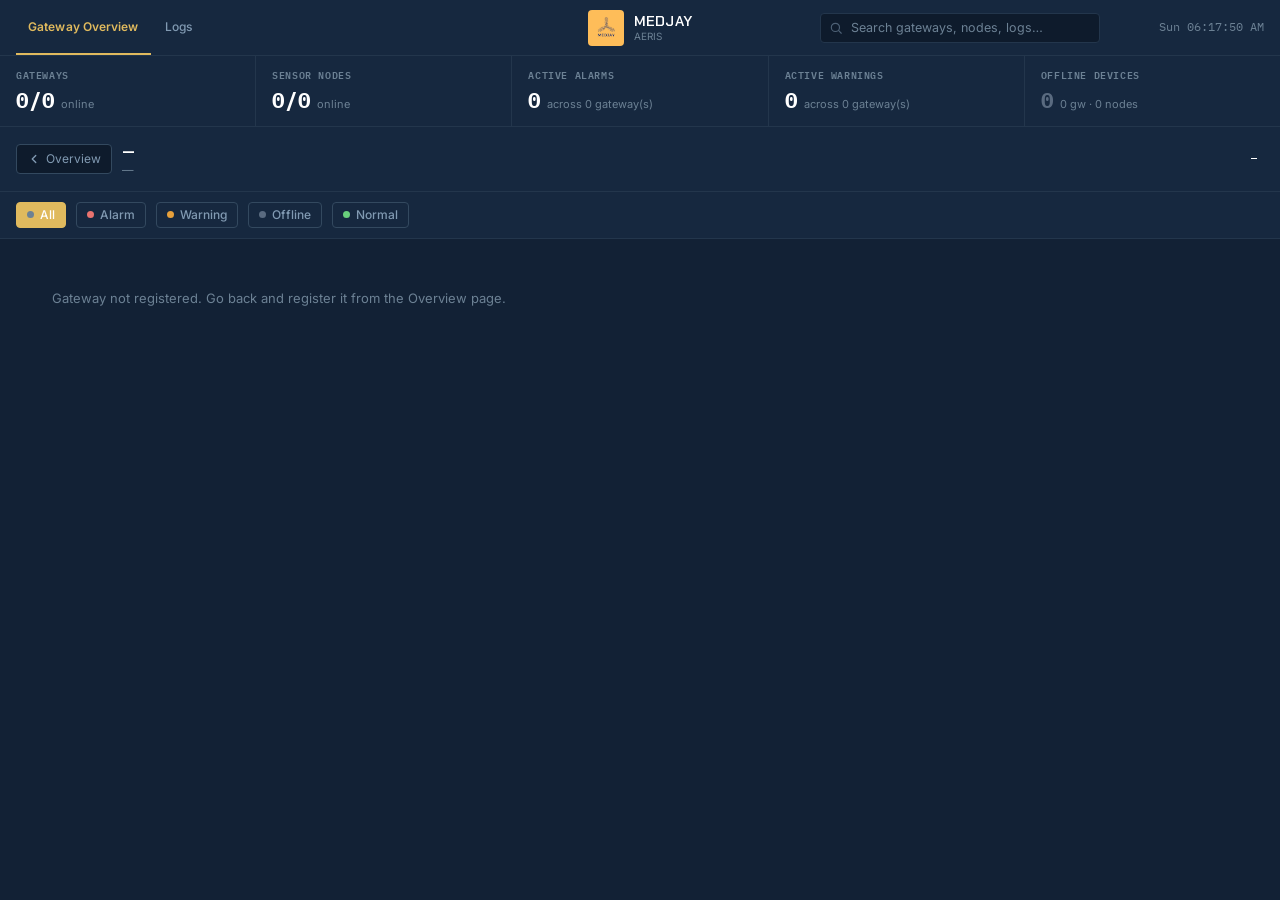
==== commit cd17bc78: "Add files via upload" ====
--- a/gateway-detail.html
+++ b/gateway-detail.html
@@ -59,20 +59,6 @@
     <div class="metric-bar-track"><div class="metric-bar-fill ${barCls}" style="width:${pct}%"></div></div>
     <span class="metric-value">${value}${unit}</span>
   </div>`;
-}
-
-// Bar color for the 3 device-alarmable metrics comes from the device's own
-// flags bit for that metric (authoritative). Battery has no device
-// "warning" tier, only a hard low-battery bit, so we show that directly too.
-// Local thresholds (amber-only, client-side) are NOT used here to avoid a
-// bar disagreeing with the badge — see LocalThresholds doc note in shared.js.
-function barClsFor(metric, node){
-  const f = decodeFlags(node.flags);
-  if(metric==='temp')     return f.temp ? 'alarm' : 'ok';
-  if(metric==='humidity') return f.humidity ? 'alarm' : 'ok';
-  if(metric==='smoke')    return f.smoke ? 'alarm' : 'ok';
-  if(metric==='battery')  return f.batteryLow ? 'warn' : 'ok';
-  return 'ok';
 }
 
 function nodeCardHTML(n){
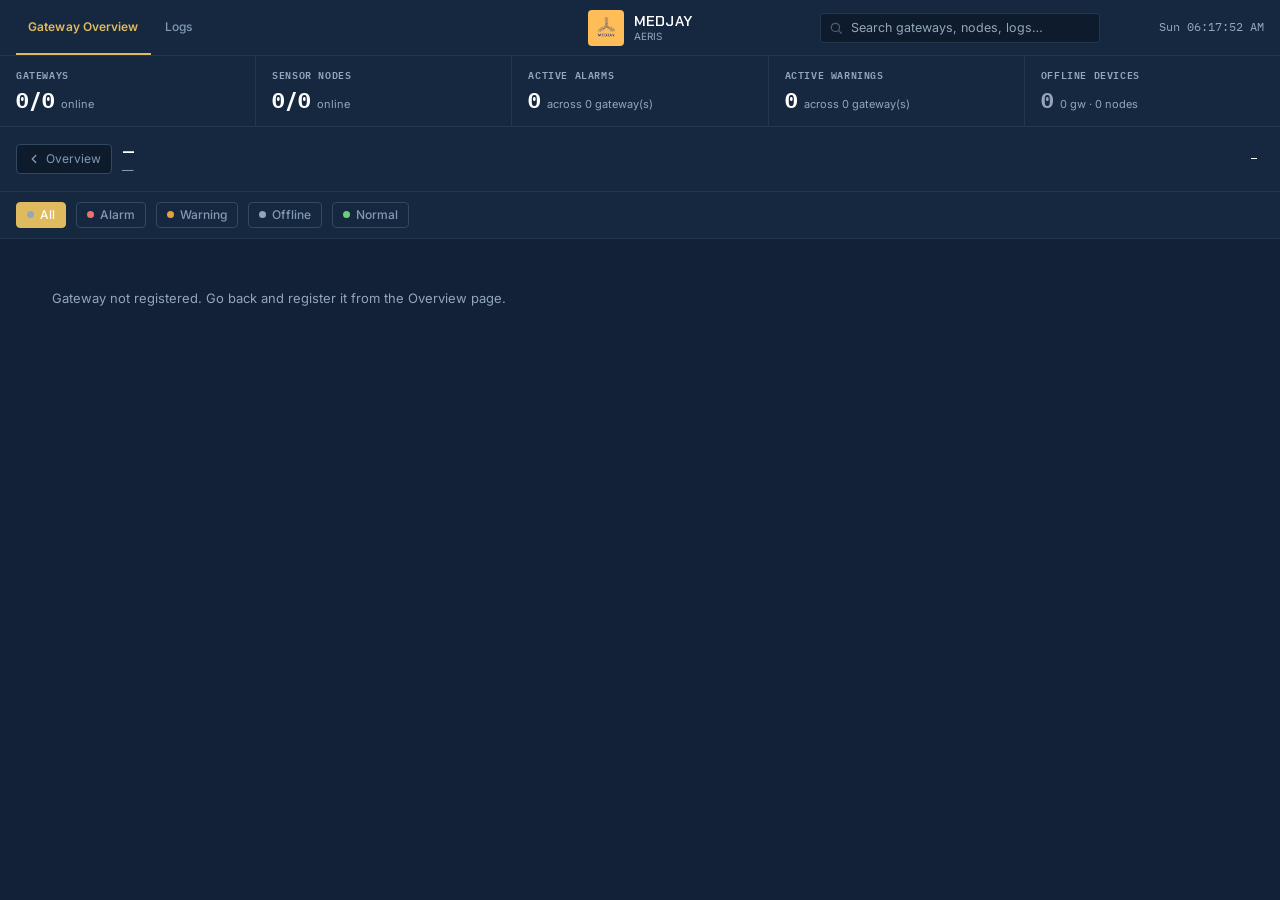
==== commit 563db4de: "Add files via upload" ====
--- a/gateway-detail.html
+++ b/gateway-detail.html
@@ -52,11 +52,15 @@
 const gw = GatewayRegistry.get(gwId);
 let activeFilter = "all";
 
-function metricRow(label, value, unit, barCls, maxRef){
+function metricRow(label, value, unit, barCls, maxRef, thresholdVal){
   const pct = Math.max(2, Math.min(100, (Math.abs(value)/maxRef)*100));
+  const tickPct = thresholdVal != null ? Math.max(0, Math.min(100, (Math.abs(thresholdVal)/maxRef)*100)) : null;
   return `<div class="metric-row">
     <span class="metric-label">${label}</span>
-    <div class="metric-bar-track"><div class="metric-bar-fill ${barCls}" style="width:${pct}%"></div></div>
+    <div class="metric-bar-track">
+      <div class="metric-bar-fill ${barCls}" style="width:${pct}%"></div>
+      ${tickPct!=null ? `<div class="threshold-tick" style="left:${tickPct}%" title="Local early-warning line: ${thresholdVal}${unit}"></div>` : ''}
+    </div>
     <span class="metric-value">${value}${unit}</span>
   </div>`;
 }
@@ -76,10 +80,10 @@
     </div>
     <div class="node-id">RSSI ${n.rssi ?? '—'} dBm · SNR ${n.snr ?? '—'} dB</div>
     ${!n.online ? `<div class="offline-note">Offline — last seen ${fmtAgo(n.last_seen)}</div>` : ''}
-    ${metricRow('TEMP', n.temperature, '°C', barClsFor('temp', n), 60)}
-    ${metricRow('HUMID', n.humidity, '%', barClsFor('humidity', n), 100)}
-    ${metricRow('SMOKE', n.smoke, '', barClsFor('smoke', n), 300)}
-    ${metricRow('BATT', n.battery, '%', barClsFor('battery', n), 100)}
+    ${metricRow('TEMP', n.temperature, '°C', barClsFor('temp', n), 60, LocalThresholds.get(gwId, n.id).temperature.amber)}
+    ${metricRow('HUMID', n.humidity, '%', barClsFor('humidity', n), 100, LocalThresholds.get(gwId, n.id).humidity.amber)}
+    ${metricRow('SMOKE', n.smoke, '', barClsFor('smoke', n), 300, LocalThresholds.get(gwId, n.id).smoke.amber)}
+    ${metricRow('BATT', n.battery, '%', barClsFor('battery', n), 100, LocalThresholds.get(gwId, n.id).battery.amber)}
     <div class="gw-footer">
       <span class="buzzer-tag ${buzzerCmd===true ? 'enabled':'muted'}">${ICONS.speaker} ${buzzerCmd===null ? 'Unknown' : (buzzerCmd ? 'Enabled':'Muted')}${buzzerCmd!==null?' (last cmd)':''}</span>
       <span>Updated ${fmtAgo(n.last_seen)}</span>
--- a/styles.css
+++ b/styles.css
@@ -7,7 +7,7 @@
     --border-strong: #33495F;
     --text: #FFFFFF;        /* sampled heading white */
     --text-secondary: #819AB2; /* sampled body copy tone */
-    --text-tertiary: #6C8194;  /* brand's dim subtitle hue, lightened for legibility at small sizes */
+    --text-tertiary: #93A6BA;  /* brand's dim subtitle hue, lightened further to clear 4.5:1 on both bg and panel */
 
     --blue: #E0BA5E;        /* primary interactive/brand accent — sampled gold from CTAs & headings */
     --blue-dark: #BDA057;   /* sampled muted gold (section labels) */
@@ -25,7 +25,7 @@
     --red-bg: rgba(233,115,111,0.16);
     --red-border: rgba(233,115,111,0.45);
 
-    --gray: #5A6B80;        /* muted slate, distinct from all status accents */
+    --gray: #93A3B8;        /* muted slate, distinct from all status accents — brightened to meet 4.5:1 for offline text */
     --gray-bg: rgba(90,107,128,0.18);
     --gray-border: rgba(90,107,128,0.4);
 
@@ -242,11 +242,13 @@
     border:1px solid var(--border);
     border-left:3px solid var(--border-strong);
     border-radius:var(--radius);
-    padding:10px 12px;
-    display:flex; flex-direction:column; gap:7px;
+    padding:14px 16px;
+    display:flex; flex-direction:column; gap:9px;
     flex:1 1 270px; /* grows to fill leftover row width — including a partial last row — instead of leaving empty gaps */
     transition:border-color .12s ease, box-shadow .12s ease;
   }
+  .gw-card .gw-footer:first-of-type{ margin-top:2px; }
+  .gw-card .alarm-banner{ margin-top:1px; }
   .gw-card:hover{
     border-color:var(--border-strong);
     box-shadow:0 1px 3px rgba(0,0,0,0.2);
@@ -308,9 +310,9 @@
   .seg-bar .seg-online{background:var(--green);}
   .seg-bar .seg-offline{background:var(--gray-border);}
 
-  .threshold-row{display:flex; align-items:center; gap:12px; font-size:11.5px; color:var(--text-secondary);}
+  .threshold-row{display:flex; align-items:center; gap:12px; font-size:11px; color:var(--text-tertiary);}
   .threshold-row .t-item{display:flex; align-items:center; gap:4px;}
-  .threshold-row .tdot{width:7px; height:7px; border-radius:50%;}
+  .threshold-row .tdot{width:5px; height:5px; border-radius:50%; opacity:.75;}
   .threshold-row .tdot.g{background:var(--green);}
   .threshold-row .tdot.a{background:var(--amber);}
   .threshold-row .tdot.r{background:var(--red);}
@@ -340,9 +342,10 @@
   .buzzer-tag.enabled{color:var(--blue);}
 
   .offline-note{
-    font-size:11.5px; color:var(--gray); background:var(--gray-bg);
-    border:1px solid var(--gray-border); border-radius:var(--radius-sm);
-    padding:5px 8px; font-weight:500;
+    font-size:11.5px; color:var(--text); background:var(--gray-bg);
+    border:1px solid var(--border-strong); border-left:3px solid var(--gray);
+    border-radius:var(--radius-sm);
+    padding:6px 10px; font-weight:600;
   }
 
   /* toast */
@@ -413,7 +416,7 @@
   }
   .node-card{
     background:var(--panel); border:1px solid var(--border); border-left:3px solid var(--border-strong);
-    border-radius:var(--radius); padding:9px 11px; display:flex; flex-direction:column; gap:6px;
+    border-radius:var(--radius); padding:13px 15px; display:flex; flex-direction:column; gap:8px;
     flex:1 1 260px; /* grows to fill leftover row width, including a partial last row */
     cursor:pointer; transition:border-color .12s ease, box-shadow .12s ease;
   }
@@ -428,19 +431,20 @@
 
   /* ---------- Metric progress bars ---------- */
   .metric-row{display:flex; align-items:center; gap:8px; font-size:11px;}
-  .metric-label{width:56px; flex-shrink:0; color:var(--text-tertiary); font-family:var(--mono); text-transform:uppercase; font-size:10px; letter-spacing:.3px;}
-  .metric-bar-track{flex:1; height:6px; border-radius:3px; background:var(--panel-alt); border:1px solid var(--border); overflow:hidden;}
+  .metric-label{min-width:6.5ch; flex-shrink:0; color:var(--text-tertiary); font-family:var(--mono); text-transform:uppercase; font-size:10px; letter-spacing:.3px;}
+  .metric-bar-track{flex:1; height:6px; border-radius:3px; background:var(--panel-alt); border:1px solid var(--border); overflow:hidden; position:relative;}
   .metric-bar-fill{height:100%; border-radius:3px;}
   .metric-bar-fill.ok{background:var(--green);}
   .metric-bar-fill.warn{background:var(--amber);}
   .metric-bar-fill.alarm{background:var(--red);}
-  .metric-value{width:52px; flex-shrink:0; text-align:right; font-family:var(--mono); font-weight:600; font-size:11px;}
+  .metric-bar-track .threshold-tick{position:absolute; top:-1px; bottom:-1px; width:2px; background:var(--text-tertiary); opacity:.7;}
+  .metric-value{min-width:5.5ch; flex-shrink:0; text-align:right; font-family:var(--mono); font-weight:600; font-size:11px;}
 
   /* larger version for sensor detail */
   .metric-row.lg{gap:12px; font-size:13px;}
-  .metric-row.lg .metric-label{width:90px; font-size:11px;}
+  .metric-row.lg .metric-label{min-width:10ch; font-size:11px;}
   .metric-row.lg .metric-bar-track{height:9px;}
-  .metric-row.lg .metric-value{width:64px; font-size:13px;}
+  .metric-row.lg .metric-value{min-width:7ch; font-size:13px;}
 
   /* ---------- Tabs ---------- */
   .tabs{display:flex; gap:2px; padding:0 16px; background:var(--panel); border-bottom:1px solid var(--border);}
@@ -451,7 +455,7 @@
   .detail-grid{display:grid; grid-template-columns:1.1fr 1fr; gap:14px; padding:14px 16px; max-width:1400px; margin:0 auto;}
   @media (max-width:1024px){ .detail-grid{grid-template-columns:1fr;} }
   .panel{background:var(--panel); border:1px solid var(--border); border-radius:var(--radius); padding:14px;}
-  .panel-title{font-family:var(--font-display); font-size:12.5px; font-weight:700; text-transform:uppercase; letter-spacing:.5px; color:var(--text-secondary); margin-bottom:10px; display:flex; align-items:center; justify-content:space-between;}
+  .panel-title{font-family:var(--font-display); font-size:13.5px; font-weight:700; text-transform:uppercase; letter-spacing:.6px; color:var(--text); margin-bottom:12px; display:flex; align-items:center; justify-content:space-between;}
 
   /* ---------- Forms ---------- */
   .form-row{display:flex; align-items:center; justify-content:space-between; gap:10px; padding:7px 0; border-bottom:1px solid var(--border);}
@@ -517,14 +521,21 @@
   .readonly-banner{ background:var(--amber-bg); border:1px solid var(--amber-border); color:var(--amber); border-radius:var(--radius-sm); padding:8px 12px; font-size:12px; margin:12px 16px 0; display:flex; align-items:center; gap:8px; }
   .empty-state{ padding:40px; text-align:center; color:var(--text-tertiary); font-size:13px; }
 
-  /* ---------- Hover-to-reveal edit pencil (password gated) ---------- */
-  .editable-wrap{ display:inline-flex; align-items:center; gap:6px; }
+  /* ---------- Edit pencil (password gated) — always visible, not hover-only,
+     so touch devices can discover it; larger padded hit area; focus-visible
+     ring for keyboard activation. ---------- */
+  .editable-wrap{ display:inline-flex; align-items:center; gap:2px; }
   .edit-pencil{
-    opacity:0; flex-shrink:0; color:var(--text-tertiary); cursor:pointer;
-    transition:opacity .12s ease, color .12s ease;
+    opacity:.55; flex-shrink:0; color:var(--text-tertiary); cursor:pointer;
+    padding:6px; margin:-6px; border-radius:var(--radius-sm);
+    display:inline-flex; align-items:center; justify-content:center;
+    transition:opacity .12s ease, color .12s ease, background .12s ease;
   }
   .editable-wrap:hover .edit-pencil, .editable-wrap:focus-within .edit-pencil{ opacity:1; }
-  .edit-pencil:hover{ color:var(--blue); }
+  .edit-pencil:hover{ color:var(--blue); background:var(--blue-bg); }
+  .edit-pencil:focus-visible{
+    opacity:1; color:var(--blue); outline:2px solid var(--blue); outline-offset:1px;
+  }
   .metric-row .editable-wrap{ margin-left:auto; }
   .config-row{
     display:flex; align-items:center; justify-content:space-between; gap:10px;
